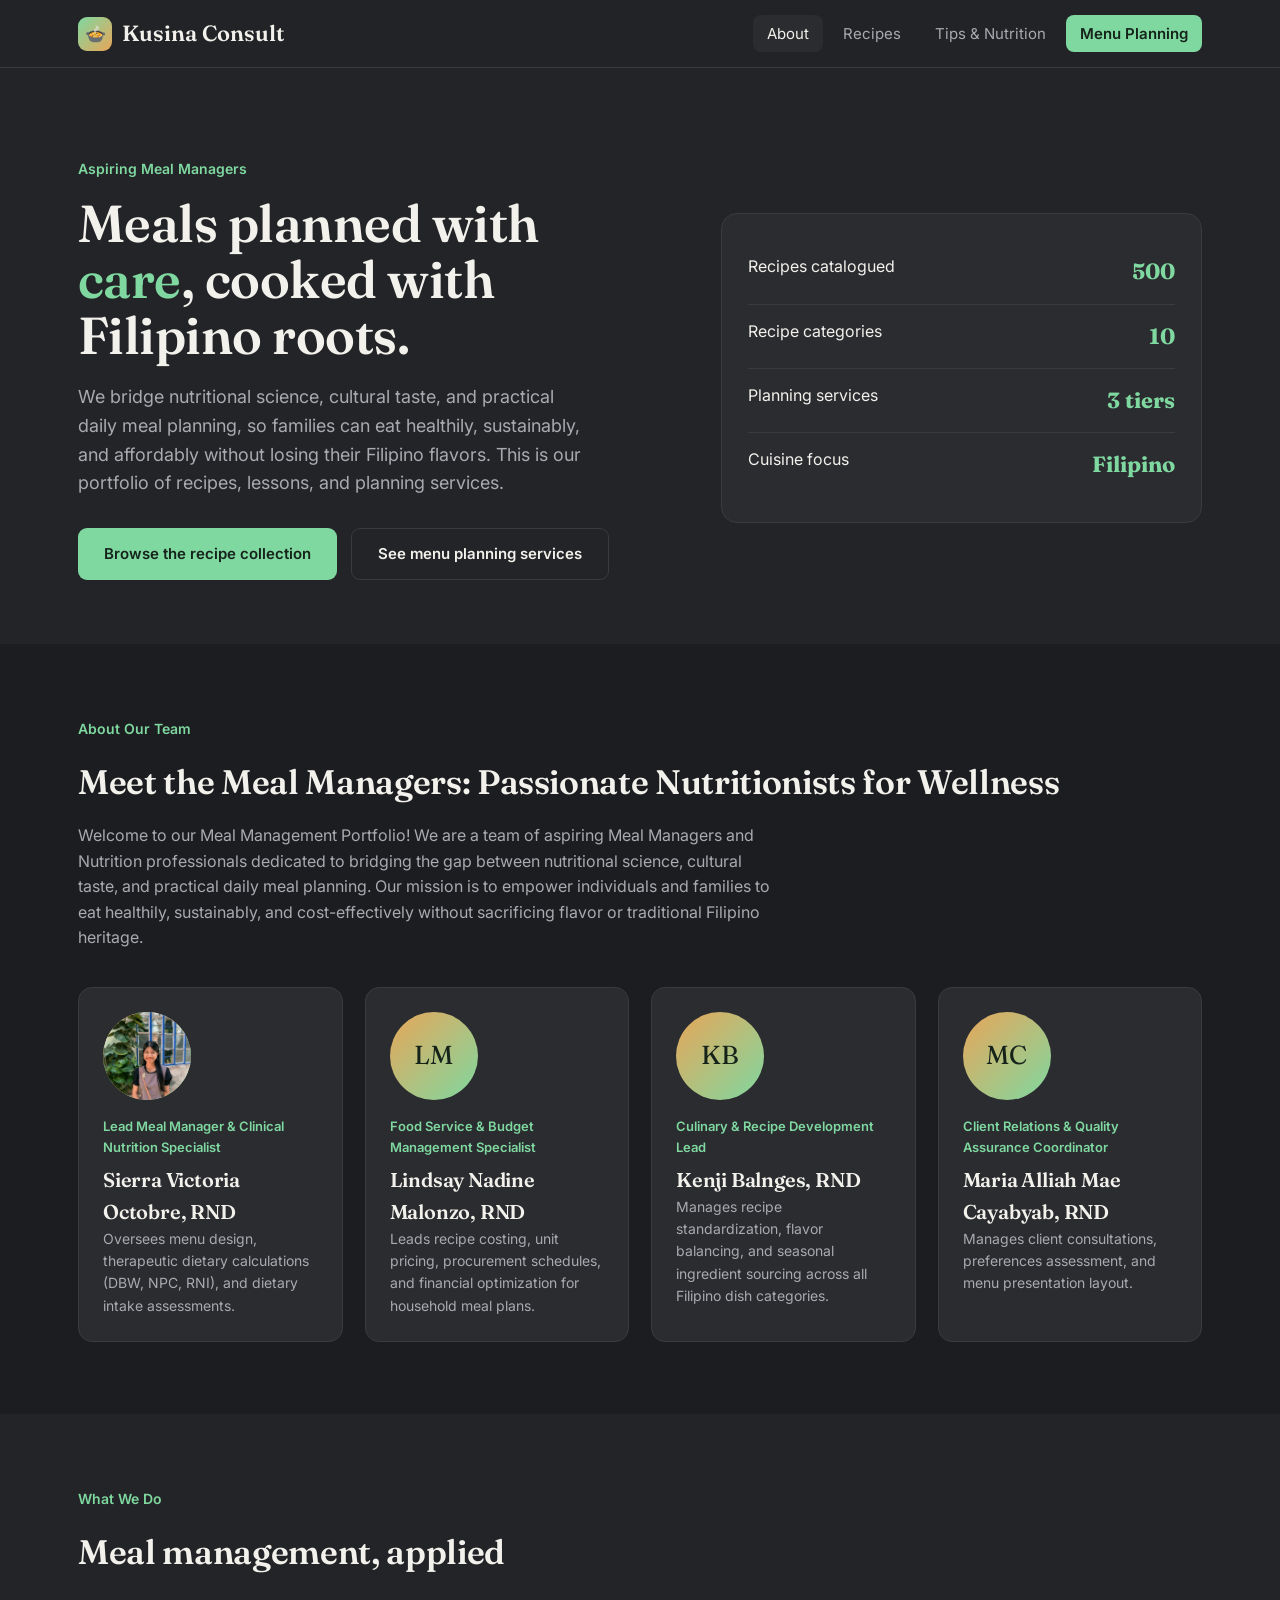
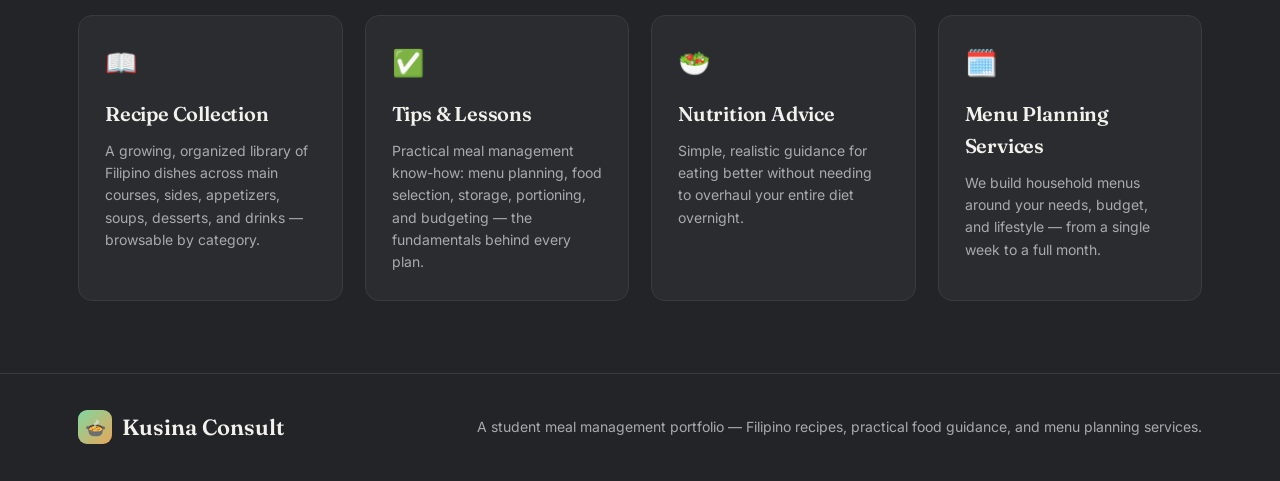
==== index.html @ 0970bfb7 "Meal manager portfolio" ====
<!doctype html>
<html lang="en">
  <head>
    <meta charset="UTF-8" />
    <meta name="viewport" content="width=device-width, initial-scale=1.0" />
    <title>Kusina Consult — Meal Management Services</title>
    <link rel="stylesheet" href="assets/style.css" />
  </head>
  <body>
    <nav class="site-nav">
      <div class="nav-bar">
        <span class="brand"><span class="mark">🍲</span> Kusina Consult</span>
        <button class="sidebarOpen">☰</button>
        <ul class="nav-links">
          <button class="sidebarClose">✕</button>
          <li><a href="index.html" class="active">About</a></li>
          <li><a href="recipes.html">Recipes</a></li>
          <li><a href="tips.html">Tips & Nutrition</a></li>
          <li><a href="services.html" class="cta">Menu Planning</a></li>
        </ul>
      </div>
    </nav>

    <section class="hero">
      <div class="wrap hero-grid">
        <div>
          <span class="eyebrow">Aspiring Meal Managers</span>
          <h1>
            Meals planned with <span>care</span>, cooked with Filipino roots.
          </h1>
          <p class="lede">
            We bridge nutritional science, cultural taste, and practical daily
            meal planning, so families can eat healthily, sustainably, and
            affordably without losing their Filipino flavors. This is our
            portfolio of recipes, lessons, and planning services.
          </p>
          <div class="hero-actions">
            <a href="recipes.html" class="btn btn-primary"
              >Browse the recipe collection</a
            >
            <a href="services.html" class="btn btn-outline"
              >See menu planning services</a
            >
          </div>
        </div>
        <div class="hero-card">
          <div class="stat"><span>Recipes catalogued</span><b>500</b></div>
          <div class="stat"><span>Recipe categories</span><b>10</b></div>
          <div class="stat"><span>Planning services</span><b>3 tiers</b></div>
          <div class="stat"><span>Cuisine focus</span><b>Filipino</b></div>
        </div>
      </div>
    </section>

    <section class="section-alt" id="team">
      <div class="wrap">
        <span class="eyebrow">About Our Team</span>
        <h2>Meet the Meal Managers: Passionate Nutritionists for Wellness</h2>
        <p style="max-width: 70ch">
          Welcome to our Meal Management Portfolio! We are a team of aspiring
          Meal Managers and Nutrition professionals dedicated to bridging the
          gap between nutritional science, cultural taste, and practical daily
          meal planning. Our mission is to empower individuals and families to
          eat healthily, sustainably, and cost-effectively without sacrificing
          flavor or traditional Filipino heritage.
        </p>
        <div class="team-grid">
          <div class="team-card">
            <div class="team-avatar">SO<img data-photo="assets/images/team/sierra" alt="Sierra Victoria Octobre" /></div>
            <div class="team-role">
              Lead Meal Manager & Clinical Nutrition Specialist
            </div>
            <h3>Sierra Victoria Octobre, RND</h3>
            <p>
              Oversees menu design, therapeutic dietary calculations (DBW, NPC,
              RNI), and dietary intake assessments.
            </p>
          </div>
          <div class="team-card">
            <div class="team-avatar">LM<img data-photo="assets/images/team/lindsay" alt="Lindsay Nadine Malonzo" /></div>
            <div class="team-role">
              Food Service & Budget Management Specialist
            </div>
            <h3>Lindsay Nadine Malonzo, RND</h3>
            <p>
              Leads recipe costing, unit pricing, procurement schedules, and
              financial optimization for household meal plans.
            </p>
          </div>
          <div class="team-card">
            <div class="team-avatar">KB<img data-photo="assets/images/team/kenji" alt="Kenji Balnges" /></div>
            <div class="team-role">Culinary & Recipe Development Lead</div>
            <h3>Kenji Balnges, RND</h3>
            <p>
              Manages recipe standardization, flavor balancing, and seasonal
              ingredient sourcing across all Filipino dish categories.
            </p>
          </div>
          <div class="team-card">
            <div class="team-avatar">MC<img data-photo="assets/images/team/maria" alt="Maria Alliah Mae Cayabyab" /></div>
            <div class="team-role">
              Client Relations & Quality Assurance Coordinator
            </div>
            <h3>Maria Alliah Mae Cayabyab, RND</h3>
            <p>
              Manages client consultations, preferences assessment, and menu
              presentation layout.
            </p>
          </div>
        </div>
      </div>
    </section>

    <section>
      <div class="wrap">
        <span class="eyebrow">What We Do</span>
        <h2>Meal management, applied</h2>
        <div class="grid-3">
          <div class="info-card">
            <span class="icon">📖</span>
            <h3>Recipe Collection</h3>
            <p>
              A growing, organized library of Filipino dishes across main
              courses, sides, appetizers, soups, desserts, and drinks —
              browsable by category.
            </p>
          </div>
          <div class="info-card">
            <span class="icon">✅</span>
            <h3>Tips & Lessons</h3>
            <p>
              Practical meal management know-how: menu planning, food selection,
              storage, portioning, and budgeting — the fundamentals behind every
              plan.
            </p>
          </div>
          <div class="info-card">
            <span class="icon">🥗</span>
            <h3>Nutrition Advice</h3>
            <p>
              Simple, realistic guidance for eating better without needing to
              overhaul your entire diet overnight.
            </p>
          </div>
          <div class="info-card">
            <span class="icon">🗓️</span>
            <h3>Menu Planning Services</h3>
            <p>
              We build household menus around your needs, budget, and lifestyle
              — from a single week to a full month.
            </p>
          </div>
        </div>
      </div>
    </section>

    <footer>
      <div class="wrap footer-inner">
        <span class="brand"><span class="mark">🍲</span> Kusina Consult</span>
        <p>
          A student meal management portfolio — Filipino recipes, practical food
          guidance, and menu planning services.
        </p>
      </div>
    </footer>

    <script src="assets/script.js"></script>
  </body>
</html>
---- assets/style.css ----
@import url('https://fonts.googleapis.com/css2?family=Fraunces:opsz,wght@9..144,500;9..144,600&family=Inter:wght@400;500;600;700&display=swap');

* { margin:0; padding:0; box-sizing:border-box; }

:root{
  --bg:#232427;
  --panel:#2b2c30;
  --panel-alt:#1c1d20;
  --accent:#7fd8a0;      /* herb green */
  --accent-warm:#e8a659; /* toasted-annatto orange */
  --text:#f2f1ec;
  --text-dim:#a9aab0;
  --border:#3a3b3f;
  --serif: 'Fraunces', serif;
  --sans: 'Inter', sans-serif;
}

body{
  font-family: var(--sans);
  background:var(--bg);
  color:var(--text);
  line-height:1.6;
}

a{ color:inherit; text-decoration:none; }
img{ max-width:100%; display:block; }
ul{ list-style:none; }

.wrap{ max-width:1180px; margin:0 auto; padding:0 28px; }

/* ---------- NAV ---------- */
nav.site-nav{
  position:sticky; top:0; z-index:50;
  background:rgba(35,36,39,0.92);
  backdrop-filter:blur(6px);
  border-bottom:1px solid var(--border);
}
.nav-bar{
  max-width:1180px; margin:0 auto; padding:16px 28px;
  display:flex; align-items:center; justify-content:space-between;
}
.brand{ display:flex; align-items:center; gap:10px; font-family:var(--serif); font-size:22px; font-weight:600; }
.brand .mark{ width:34px; height:34px; border-radius:9px; background:linear-gradient(135deg,var(--accent),var(--accent-warm)); display:flex; align-items:center; justify-content:center; font-size:17px; }
.nav-links{ display:flex; gap:6px; align-items:center; }
.nav-links a{
  font-size:15px; color:var(--text-dim); padding:9px 14px; border-radius:8px;
}
.nav-links a:hover, .nav-links a.active{ color:var(--text); background:var(--panel); }
.nav-links a.cta{ background:var(--accent); color:#16231b; font-weight:600; }
.nav-links a.cta:hover{ background:#93e2ae; color:#16231b; }
.sidebarOpen, .sidebarClose{ display:none; font-size:24px; cursor:pointer; background:none; border:none; color:var(--text); }

@media (max-width:860px){
  .nav-links{
    position:fixed; top:0; right:-100%; height:100%; width:280px;
    background:var(--panel-alt); flex-direction:column; align-items:flex-start;
    padding:80px 24px 24px; gap:4px; transition:right .35s ease; border-left:1px solid var(--border);
  }
  .nav-links.open{ right:0; }
  .nav-links a{ width:100%; padding:14px 10px; }
  .sidebarOpen{ display:block; }
  .sidebarClose{ display:block; position:absolute; top:24px; right:24px; }
}

/* ---------- HERO / GENERIC SECTIONS ---------- */
.eyebrow{ color:var(--accent); font-size:14px; font-weight:600; margin-bottom:14px; display:inline-block; }
h1,h2,h3{ font-family:var(--serif); font-weight:600; letter-spacing:-0.01em; }
h1{ font-size:52px; line-height:1.08; }
h2{ font-size:34px; margin-bottom:14px; }
h3{ font-size:20px; }
p{ color:var(--text-dim); }

section{ padding:72px 0; }
.section-alt{ background:var(--panel-alt); }

.btn{
  display:inline-flex; align-items:center; gap:8px; padding:13px 26px; border-radius:9px;
  font-weight:600; font-size:15px; border:none; cursor:pointer;
}
.btn-primary{ background:var(--accent); color:#16231b; }
.btn-primary:hover{ background:#93e2ae; }
.btn-outline{ background:transparent; color:var(--text); border:1px solid var(--border); }
.btn-outline:hover{ border-color:var(--accent); color:var(--accent); }

/* ---------- HERO ---------- */
.hero{ padding:88px 0 64px; }
.hero-grid{ display:grid; grid-template-columns:1.1fr 0.9fr; gap:56px; align-items:center; }
.hero h1 span{ color:var(--accent); }
.hero p.lede{ font-size:18px; max-width:46ch; margin:20px 0 30px; }
.hero-actions{ display:flex; gap:14px; }
.hero-card{
  background:var(--panel); border:1px solid var(--border); border-radius:16px; padding:26px;
}
.hero-card .stat{ display:flex; justify-content:space-between; padding:14px 0; border-bottom:1px solid var(--border); }
.hero-card .stat:last-child{ border-bottom:none; }
.hero-card .stat b{ font-family:var(--serif); font-size:22px; color:var(--accent); }

@media (max-width:860px){ .hero-grid{ grid-template-columns:1fr; } h1{ font-size:38px; } }

/* ---------- TEAM ---------- */
.team-grid{ display:grid; grid-template-columns:repeat(auto-fit,minmax(220px,1fr)); gap:22px; margin-top:36px; }
.team-card{ background:var(--panel); border:1px solid var(--border); border-radius:14px; padding:24px; }
.team-avatar{
  width:56px; height:56px; border-radius:50%; background:linear-gradient(135deg,var(--accent-warm),var(--accent));
  display:flex; align-items:center; justify-content:center; font-family:var(--serif); font-size:26px; color:#16231b; margin-bottom:16px;
}
.team-avatar{ width:88px; height:88px; position:relative; overflow:hidden; }
.team-avatar img{ position:absolute; inset:0; width:100%; height:100%; object-fit:cover; }
.team-role{ color:var(--accent); font-size:13px; font-weight:600; margin-bottom:6px; }
.team-card p{ font-size:14px; }

/* ---------- CARD GRIDS (services / tips) ---------- */
.grid-3{ display:grid; grid-template-columns:repeat(auto-fit,minmax(250px,1fr)); gap:22px; margin-top:36px; }
.info-card{ background:var(--panel); border:1px solid var(--border); border-radius:14px; padding:26px; }
.info-card .icon{ font-size:26px; margin-bottom:14px; display:block; }
.info-card h3{ margin-bottom:10px; }
.info-card p{ font-size:14px; }
.info-card ul{ margin-top:10px; font-size:14px; color:var(--text-dim); }
.info-card ul li{ padding:4px 0; padding-left:18px; position:relative; }
.info-card ul li::before{ content:"–"; position:absolute; left:0; color:var(--accent); }

/* ---------- RECIPE BROWSER ---------- */
.recipe-toolbar{ display:flex; flex-wrap:wrap; gap:10px; align-items:center; justify-content:space-between; margin-bottom:8px; }
.tab-group{ display:flex; flex-wrap:wrap; gap:8px; }
.tab-btn{
  background:var(--panel); border:1px solid var(--border); color:var(--text-dim);
  padding:9px 16px; border-radius:999px; font-size:14px; cursor:pointer;
}
.tab-btn.active{ background:var(--accent); border-color:var(--accent); color:#16231b; font-weight:600; }
.search-box{
  background:var(--panel); border:1px solid var(--border); border-radius:9px; color:var(--text);
  padding:10px 14px; font-size:14px; min-width:220px;
}
.search-box:focus{ outline:2px solid var(--accent); }
.results-count{ font-size:13px; color:var(--text-dim); margin:14px 0 22px; }

.recipe-grid{ display:grid; grid-template-columns:repeat(auto-fill,minmax(240px,1fr)); gap:18px; }
.recipe-card{
  background:var(--panel); border:1px solid var(--border); border-radius:14px; padding:0; overflow:hidden;
  cursor:pointer; transition:border-color .2s ease, transform .2s ease;
}
.recipe-card:hover{ border-color:var(--accent); transform:translateY(-2px); }
.recipe-card .tag{ color:var(--accent-warm); font-size:12px; font-weight:600; }
.recipe-card h3{ margin:8px 0 6px; font-size:18px; }
.recipe-card .meta{ font-size:13px; color:var(--text-dim); }
.no-results{ color:var(--text-dim); padding:40px 0; text-align:center; }

/* modal */
.modal-overlay{
  display:none; position:fixed; inset:0; background:rgba(15,16,18,0.7);
  align-items:center; justify-content:center; z-index:200; padding:20px;
}
.modal-overlay.open{ display:flex; }
.modal{
  background:var(--panel); border:1px solid var(--border); border-radius:16px;
  max-width:560px; width:100%; max-height:85vh; overflow-y:auto; padding:32px; position:relative;
}
.modal-close{ position:absolute; top:12px; right:12px; z-index:2; width:36px; height:36px; border-radius:50%; background:rgba(15,16,18,0.7); border:1px solid var(--border); color:var(--text); font-size:22px; line-height:1; cursor:pointer; }
.modal-close:hover{ border-color:var(--accent); color:var(--accent); }
.modal h2{ font-size:26px; margin-bottom:4px; }
.modal .meta{ font-size:14px; color:var(--text-dim); margin-bottom:18px; }
.modal h4{ color:var(--accent); font-size:14px; text-transform:uppercase; letter-spacing:0.04em; margin:20px 0 8px; font-family:var(--sans); }
.modal ul{ font-size:15px; }
.modal ul li{ padding:5px 0; padding-left:18px; position:relative; }
.modal ul li::before{ content:"•"; position:absolute; left:0; color:var(--accent); }
.modal ol{ font-size:15px; padding-left:20px; }
.modal ol li{ padding:6px 0; }

/* ---------- SERVICES FORM ---------- */
.services-grid{ display:grid; grid-template-columns:1fr 1fr; gap:48px; align-items:start; }
.plan-list{ display:flex; flex-direction:column; gap:16px; margin-top:26px; }
.plan{ background:var(--panel); border:1px solid var(--border); border-radius:14px; padding:22px; }
.plan h3{ display:flex; justify-content:space-between; align-items:baseline; }
.plan .price{ color:var(--accent); font-family:var(--serif); font-size:20px; }
.plan p{ font-size:14px; margin-top:8px; }

.intake-form{ background:var(--panel); border:1px solid var(--border); border-radius:16px; padding:28px; }
.intake-form label{ display:block; font-size:13px; color:var(--text-dim); margin:14px 0 6px; }
.intake-form input, .intake-form select, .intake-form textarea{
  width:100%; background:var(--panel-alt); border:1px solid var(--border); border-radius:8px;
  color:var(--text); padding:11px 13px; font-size:14px; font-family:var(--sans);
}
.intake-form textarea{ min-height:90px; resize:vertical; }
.intake-form .row2{ display:grid; grid-template-columns:1fr 1fr; gap:14px; }
.form-note{ font-size:13px; color:var(--text-dim); margin-top:16px; }

@media (max-width:860px){ .services-grid{ grid-template-columns:1fr; } }

/* ---------- FOOTER ---------- */
footer{ border-top:1px solid var(--border); padding:36px 0; }
.footer-inner{ display:flex; flex-wrap:wrap; gap:16px; justify-content:space-between; align-items:center; }
footer p{ font-size:14px; }

/* ---------- PAGE HEADER (inner pages) ---------- */
.page-header{ padding:56px 0 24px; }
.page-header p{ max-width:56ch; margin-top:10px; }

/* ---------- LESSON BLOCKS (tips & nutrition) ---------- */
.lesson{ display:grid; grid-template-columns:260px 1fr; gap:40px; padding:36px 0; border-top:1px solid var(--border); }
.lesson:first-of-type{ border-top:none; }
.lesson h3{ font-size:22px; }
.lesson .lesson-icon{ font-size:26px; display:block; margin-bottom:10px; }
.lesson ul{ margin-bottom:16px; }
.lesson ul li{ padding:6px 0 6px 20px; position:relative; color:var(--text); font-size:15px; }
.lesson ul li::before{ content:""; position:absolute; left:0; top:15px; width:7px; height:7px; border-radius:50%; background:var(--accent); }
.lesson p{ font-size:15px; margin-bottom:12px; }
.example{ background:var(--panel); border-left:3px solid var(--accent-warm); border-radius:0 10px 10px 0; padding:14px 18px; font-size:14px; color:var(--text-dim); }
.example b{ color:var(--accent-warm); }
@media (max-width:860px){ .lesson{ grid-template-columns:1fr; gap:14px; } }

.plate-wrap{ display:flex; gap:32px; align-items:center; flex-wrap:wrap; margin-top:18px; }
.plate-legend li{ padding:5px 0 5px 26px; position:relative; font-size:14px; color:var(--text); }
.plate-legend li i{ position:absolute; left:0; top:9px; width:14px; height:14px; border-radius:4px; }

.other-grid{ display:grid; grid-template-columns:repeat(auto-fit,minmax(260px,1fr)); gap:18px; margin-top:24px; }
.other-grid .info-card h3{ font-size:17px; }

.service-feature{ background:var(--panel); border:1px solid var(--border); border-radius:16px; padding:30px; margin-top:26px; }
.service-feature .best-for{ color:var(--accent); font-size:14px; font-weight:600; margin:8px 0 18px; }
.service-feature h4{ font-family:var(--sans); font-size:14px; color:var(--accent-warm); margin-bottom:8px; }
.service-feature ul li{ padding:6px 0 6px 20px; position:relative; font-size:15px; color:var(--text); }
.service-feature ul li::before{ content:""; position:absolute; left:0; top:15px; width:7px; height:7px; border-radius:50%; background:var(--accent); }

/* ---------- RECIPE BROWSER (v2) ---------- */
.tab-count{ font-size:12px; opacity:.7; margin-left:4px; }
.tab-btn.active .tab-count{ opacity:.8; }
button.recipe-card{ text-align:left; font:inherit; color:inherit; width:100%; }
.recipe-card .sub{ font-size:13px; color:var(--text-dim); margin-bottom:8px; }
.recipe-card .desc{ font-size:13px; margin:6px 0 10px; display:-webkit-box; -webkit-line-clamp:3; -webkit-box-orient:vertical; overflow:hidden; }
.recipe-card .meta{ margin-top:auto; }
.recipe-card{ display:flex; flex-direction:column; }
.recipe-card:focus-visible, .tab-btn:focus-visible, .modal-close:focus-visible{ outline:2px solid var(--accent); outline-offset:2px; }
.more-wrap{ text-align:center; margin-top:28px; }
.modal .sub{ color:var(--text-dim); font-size:14px; margin-bottom:6px; }
.modal-desc{ font-size:14px; margin-bottom:6px; }
.modal .ing-head{ color:var(--accent-warm); font-weight:600; font-size:14px; padding-left:0; margin-top:8px; }
.modal .ing-head::before{ content:none; }
.modal .note{ margin-top:22px; padding:14px 16px; border-left:3px solid var(--accent-warm); background:var(--panel-alt); border-radius:0 10px 10px 0; font-size:14px; color:var(--text-dim); }
.modal .note b{ color:var(--accent-warm); }
.references{ margin-top:48px; padding-top:24px; border-top:1px solid var(--border); }
.references h3{ font-size:18px; margin-bottom:10px; }
.references p{ font-size:14px; margin-bottom:8px; }
.references a{ color:var(--accent); text-decoration:underline; }

/* ---------- RECIPE PHOTOS ---------- */
.thumb{ background:var(--panel-alt); overflow:hidden; }
.thumb img{ width:100%; height:100%; object-fit:cover; display:block; }
.thumb.placeholder{
  display:flex; align-items:center; justify-content:center; font-size:44px;
  background:linear-gradient(135deg, rgba(127,216,160,.16), rgba(232,166,89,.16)), var(--panel-alt);
}
.card-thumb{ aspect-ratio:4/3; width:100%; flex-shrink:0; border-bottom:1px solid var(--border); }
.card-body{ display:flex; flex-direction:column; flex:1; padding:16px 20px 20px; }
.card-body h3{ margin-top:0; }
.recipe-card:hover .card-thumb img{ transform:scale(1.04); }
.card-thumb img{ transition:transform .3s ease; }

.modal-thumb{ aspect-ratio:16/9; margin:-32px -32px 22px; width:calc(100% + 64px); }
.modal-thumb.placeholder{ font-size:64px; }
@media (max-width:480px){
  .modal{ padding:22px; }
  .modal-thumb{ margin:-22px -22px 18px; width:calc(100% + 44px); }
}

.team-avatar img:not([src]){ display:none; }
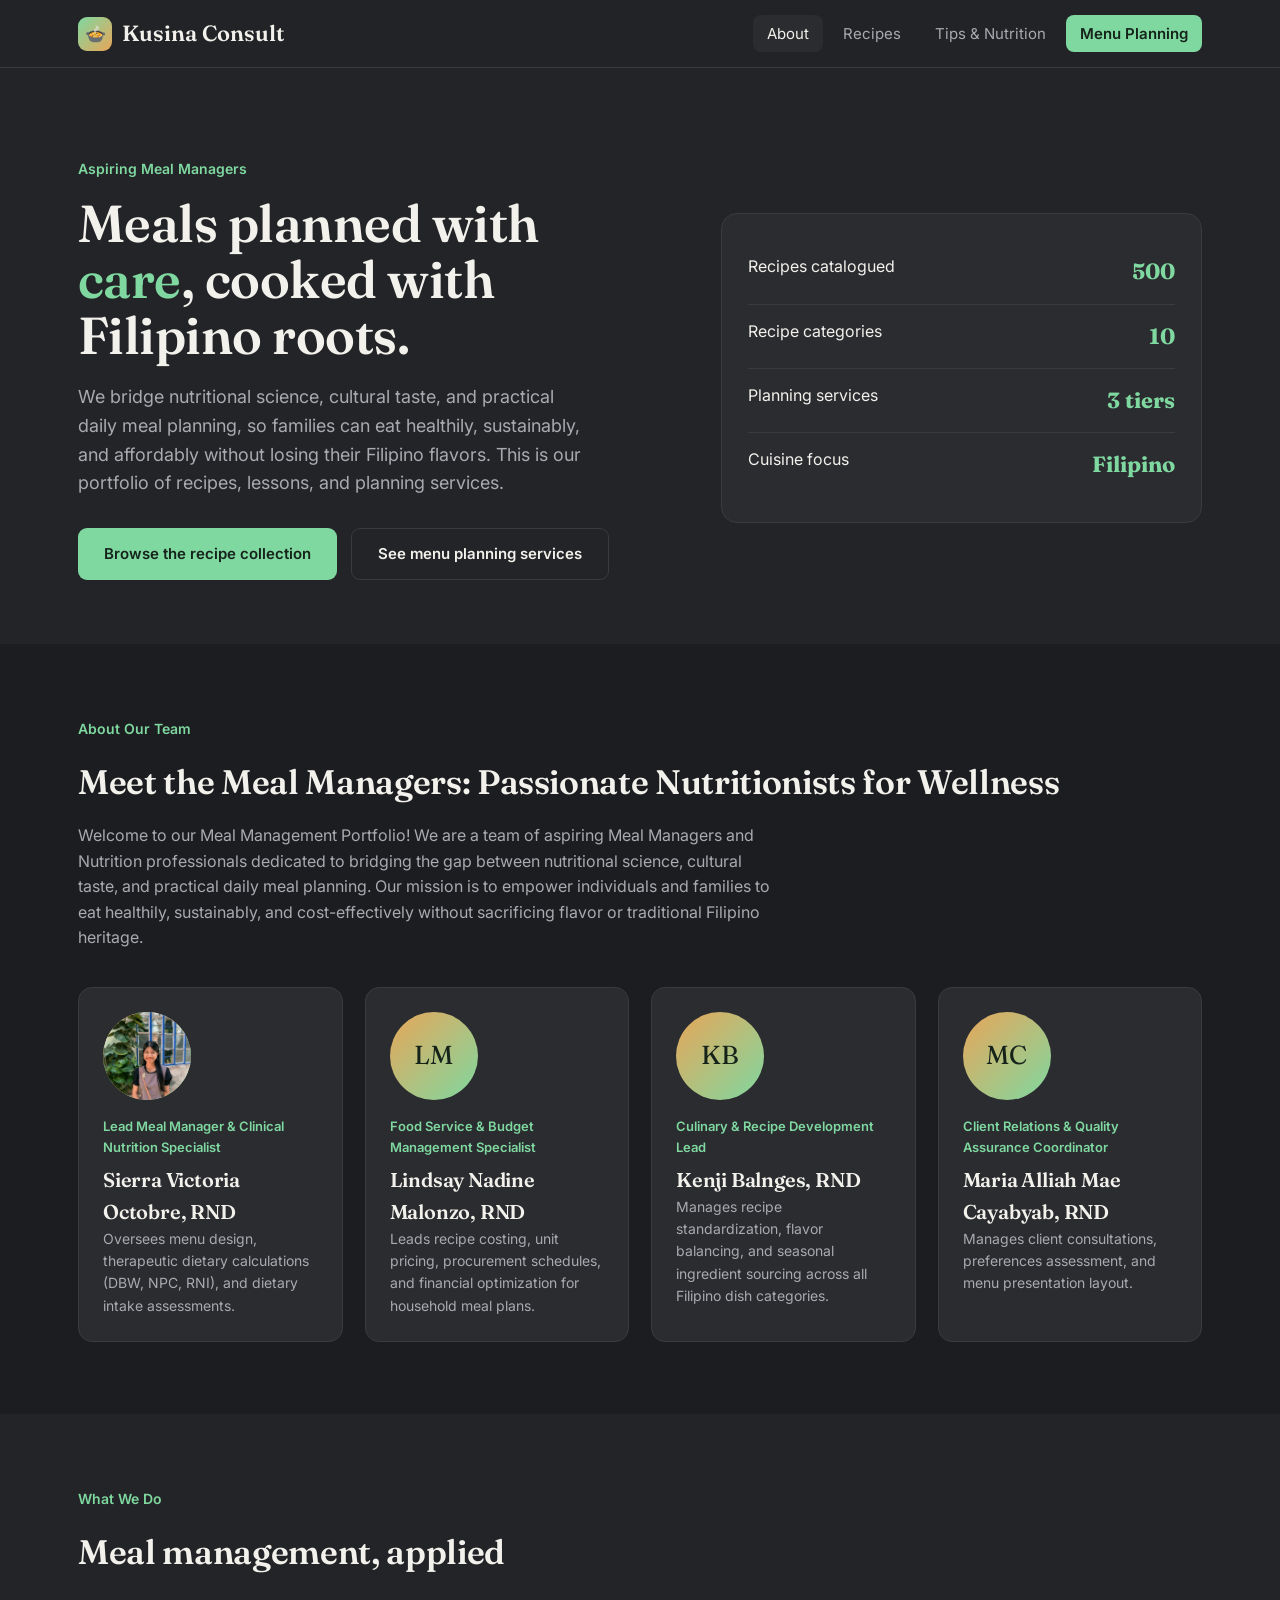
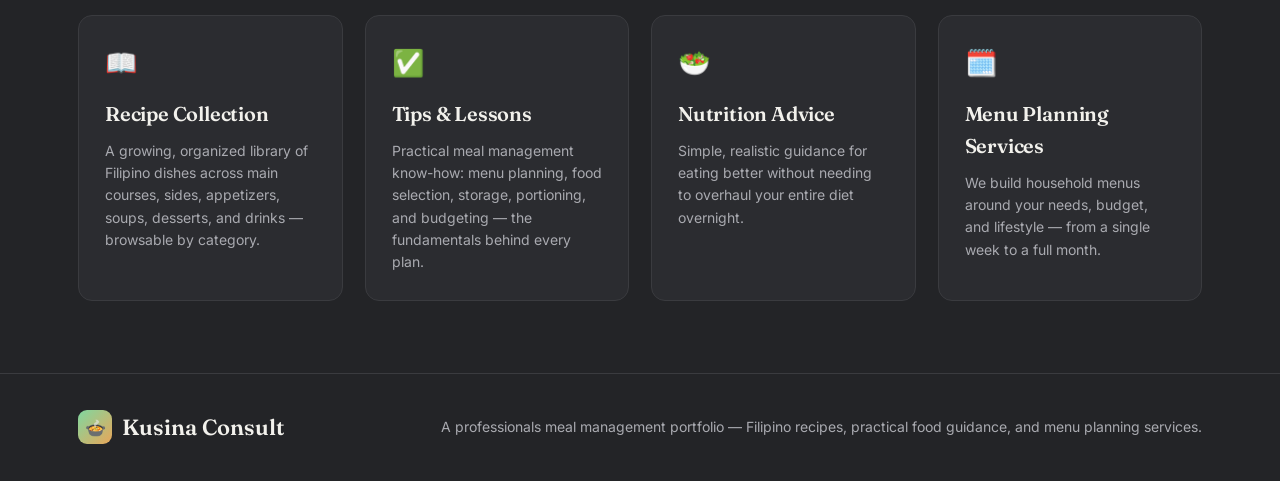
==== commit d86e080e: "Add more photos" ====
--- a/index.html
+++ b/index.html
@@ -66,7 +66,12 @@
         </p>
         <div class="team-grid">
           <div class="team-card">
-            <div class="team-avatar">SO<img data-photo="assets/images/team/sierra" alt="Sierra Victoria Octobre" /></div>
+            <div class="team-avatar">
+              SO<img
+                data-photo="assets/images/team/sierra"
+                alt="Sierra Victoria Octobre"
+              />
+            </div>
             <div class="team-role">
               Lead Meal Manager & Clinical Nutrition Specialist
             </div>
@@ -77,7 +82,12 @@
             </p>
           </div>
           <div class="team-card">
-            <div class="team-avatar">LM<img data-photo="assets/images/team/lindsay" alt="Lindsay Nadine Malonzo" /></div>
+            <div class="team-avatar">
+              LM<img
+                data-photo="assets/images/team/lindsay"
+                alt="Lindsay Nadine Malonzo"
+              />
+            </div>
             <div class="team-role">
               Food Service & Budget Management Specialist
             </div>
@@ -88,7 +98,12 @@
             </p>
           </div>
           <div class="team-card">
-            <div class="team-avatar">KB<img data-photo="assets/images/team/kenji" alt="Kenji Balnges" /></div>
+            <div class="team-avatar">
+              KB<img
+                data-photo="assets/images/team/kenji"
+                alt="Kenji Balnges"
+              />
+            </div>
             <div class="team-role">Culinary & Recipe Development Lead</div>
             <h3>Kenji Balnges, RND</h3>
             <p>
@@ -97,7 +112,12 @@
             </p>
           </div>
           <div class="team-card">
-            <div class="team-avatar">MC<img data-photo="assets/images/team/maria" alt="Maria Alliah Mae Cayabyab" /></div>
+            <div class="team-avatar">
+              MC<img
+                data-photo="assets/images/team/maria"
+                alt="Maria Alliah Mae Cayabyab"
+              />
+            </div>
             <div class="team-role">
               Client Relations & Quality Assurance Coordinator
             </div>
@@ -158,8 +178,8 @@
       <div class="wrap footer-inner">
         <span class="brand"><span class="mark">🍲</span> Kusina Consult</span>
         <p>
-          A student meal management portfolio — Filipino recipes, practical food
-          guidance, and menu planning services.
+          A professionals meal management portfolio — Filipino recipes,
+          practical food guidance, and menu planning services.
         </p>
       </div>
     </footer>
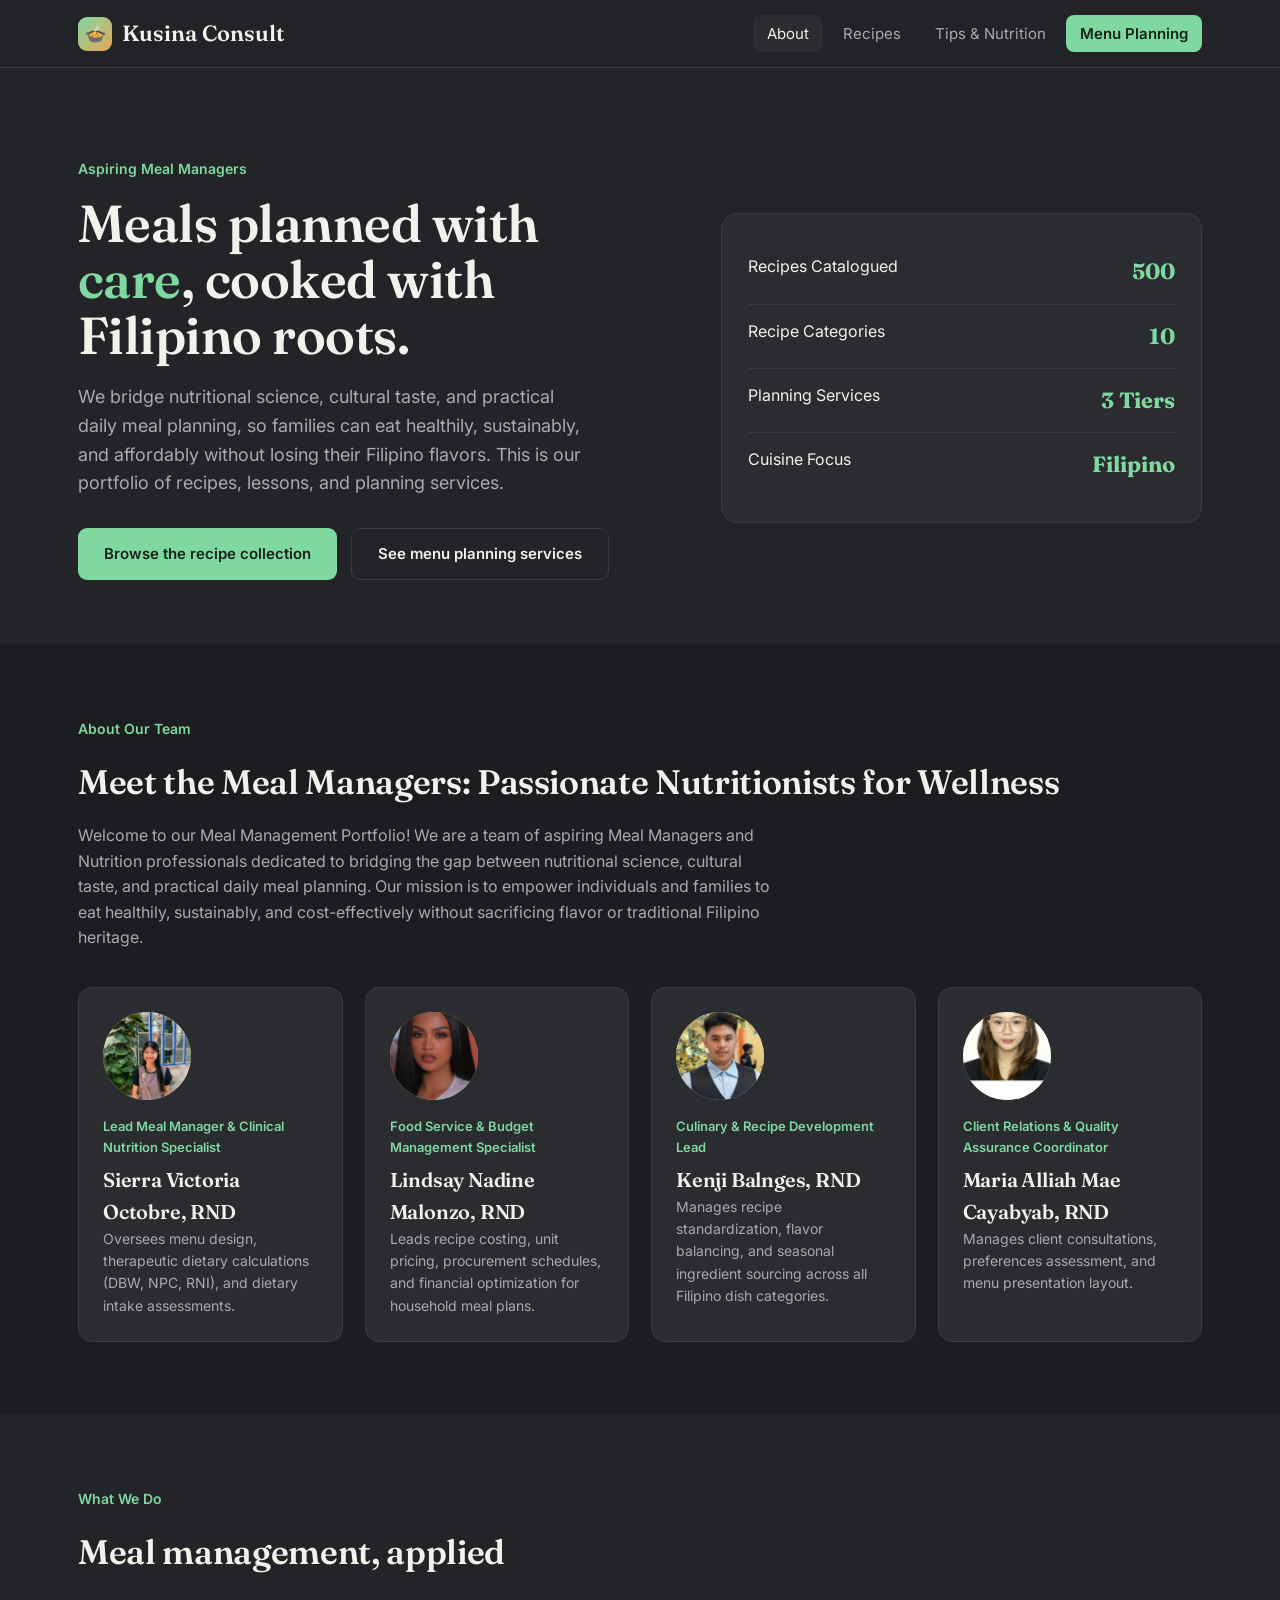
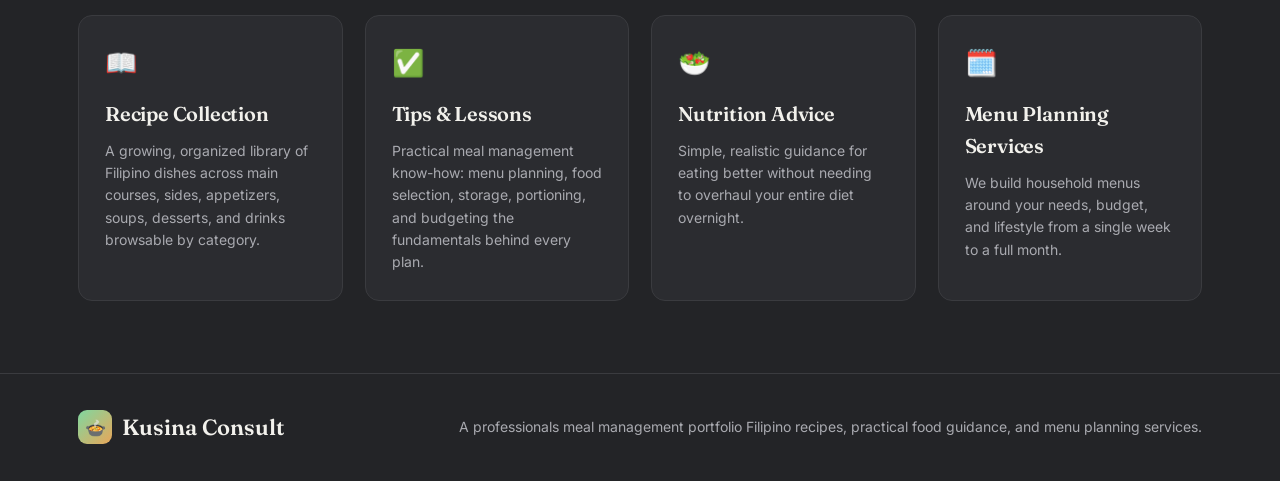
==== commit a4d4031d: "Add more photos" ====
--- a/index.html
+++ b/index.html
@@ -3,7 +3,7 @@
   <head>
     <meta charset="UTF-8" />
     <meta name="viewport" content="width=device-width, initial-scale=1.0" />
-    <title>Kusina Consult — Meal Management Services</title>
+    <title>Kusina Consult Meal Management Services</title>
     <link rel="stylesheet" href="assets/style.css" />
   </head>
   <body>
@@ -44,10 +44,10 @@
           </div>
         </div>
         <div class="hero-card">
-          <div class="stat"><span>Recipes catalogued</span><b>500</b></div>
-          <div class="stat"><span>Recipe categories</span><b>10</b></div>
-          <div class="stat"><span>Planning services</span><b>3 tiers</b></div>
-          <div class="stat"><span>Cuisine focus</span><b>Filipino</b></div>
+          <div class="stat"><span>Recipes Catalogued</span><b>500</b></div>
+          <div class="stat"><span>Recipe Categories</span><b>10</b></div>
+          <div class="stat"><span>Planning Services</span><b>3 Tiers</b></div>
+          <div class="stat"><span>Cuisine Focus</span><b>Filipino</b></div>
         </div>
       </div>
     </section>
@@ -141,8 +141,8 @@
             <h3>Recipe Collection</h3>
             <p>
               A growing, organized library of Filipino dishes across main
-              courses, sides, appetizers, soups, desserts, and drinks —
-              browsable by category.
+              courses, sides, appetizers, soups, desserts, and drinks browsable
+              by category.
             </p>
           </div>
           <div class="info-card">
@@ -150,7 +150,7 @@
             <h3>Tips & Lessons</h3>
             <p>
               Practical meal management know-how: menu planning, food selection,
-              storage, portioning, and budgeting — the fundamentals behind every
+              storage, portioning, and budgeting the fundamentals behind every
               plan.
             </p>
           </div>
@@ -167,7 +167,7 @@
             <h3>Menu Planning Services</h3>
             <p>
               We build household menus around your needs, budget, and lifestyle
-              — from a single week to a full month.
+              from a single week to a full month.
             </p>
           </div>
         </div>
@@ -178,8 +178,8 @@
       <div class="wrap footer-inner">
         <span class="brand"><span class="mark">🍲</span> Kusina Consult</span>
         <p>
-          A professionals meal management portfolio — Filipino recipes,
-          practical food guidance, and menu planning services.
+          A professionals meal management portfolio Filipino recipes, practical
+          food guidance, and menu planning services.
         </p>
       </div>
     </footer>
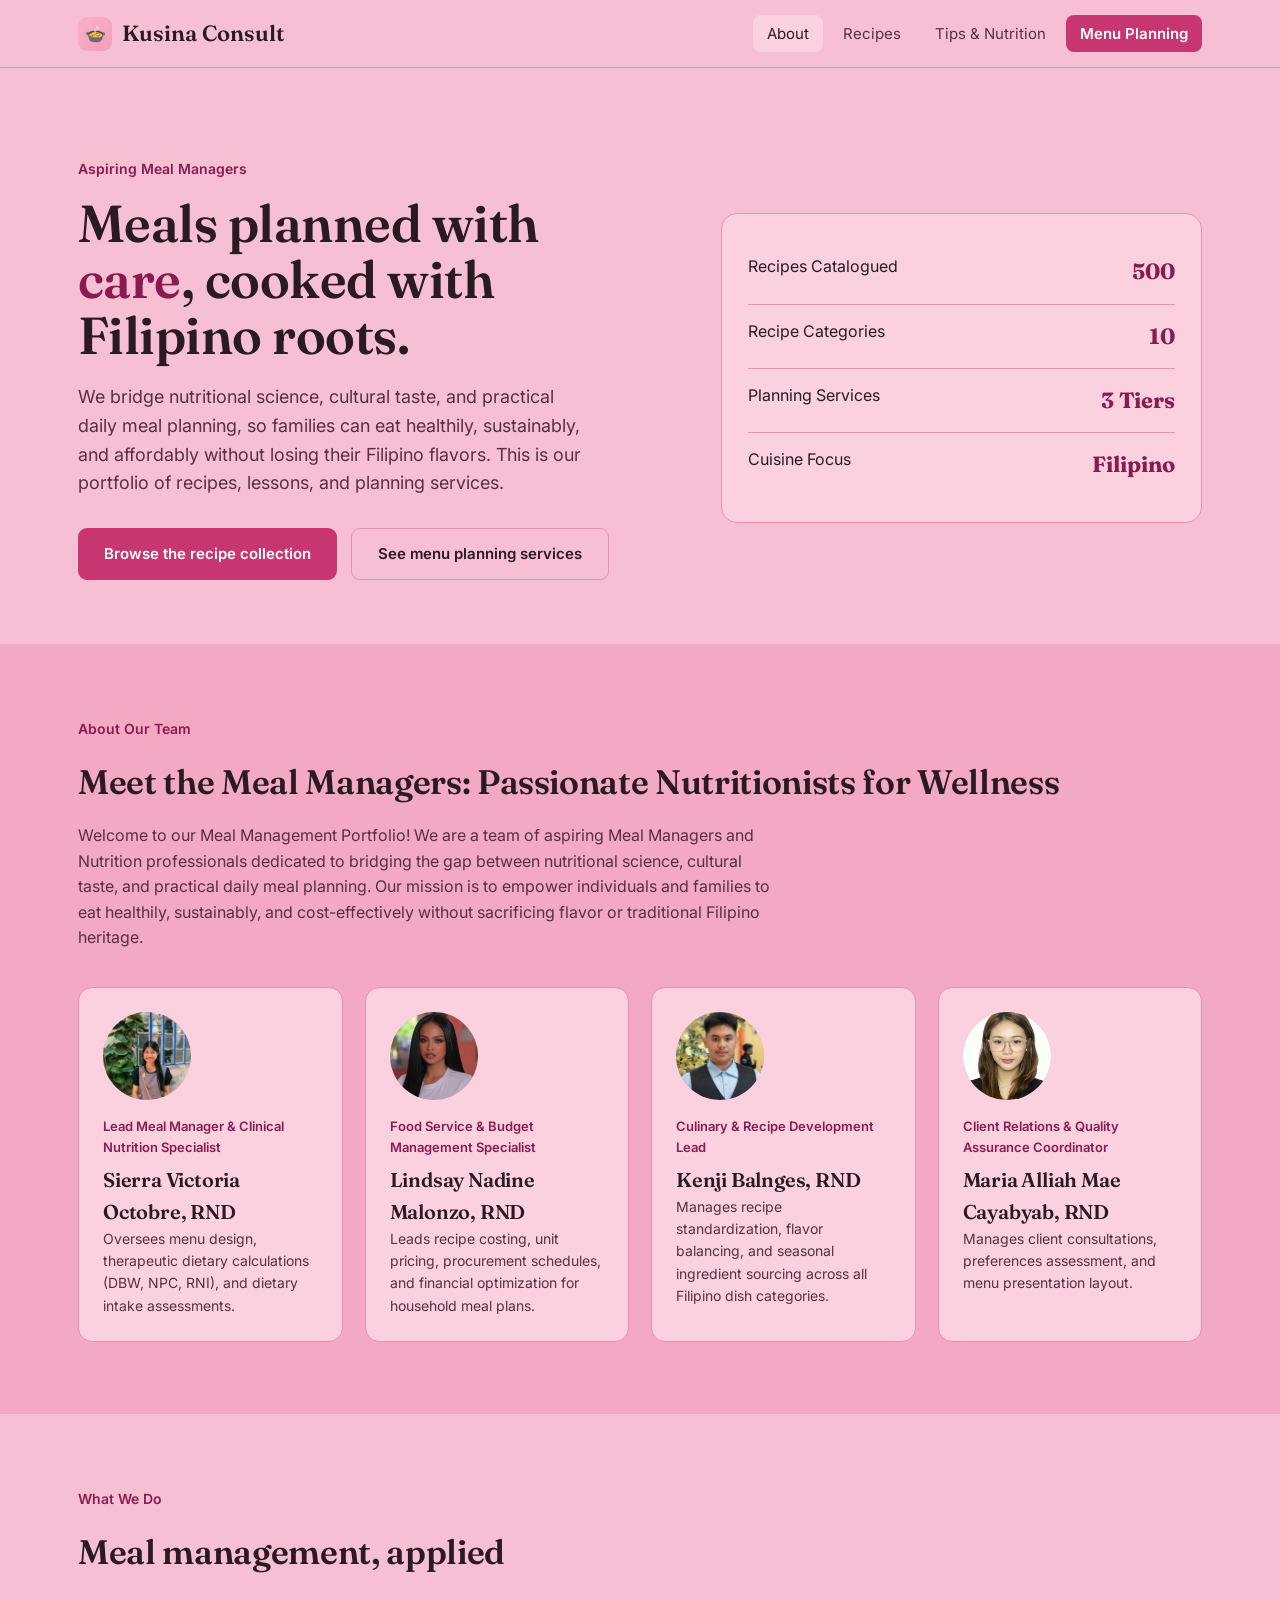
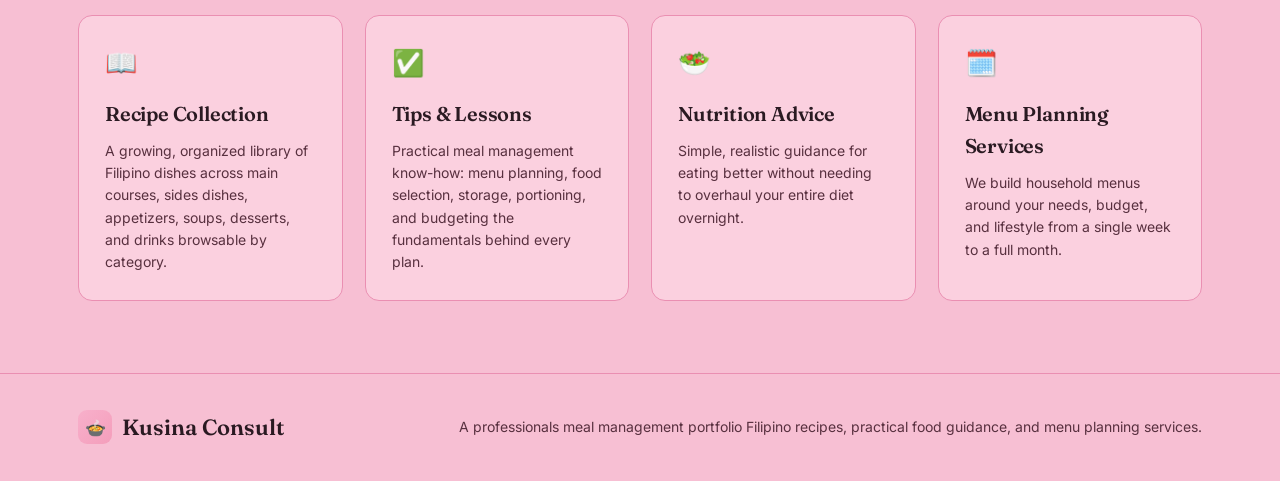
==== commit 839048f0: "Pink and green theme" ====
--- a/index.html
+++ b/index.html
@@ -141,8 +141,8 @@
             <h3>Recipe Collection</h3>
             <p>
               A growing, organized library of Filipino dishes across main
-              courses, sides, appetizers, soups, desserts, and drinks browsable
-              by category.
+              courses, sides dishes, appetizers, soups, desserts, and drinks
+              browsable by category.
             </p>
           </div>
           <div class="info-card">
--- a/assets/style.css
+++ b/assets/style.css
@@ -3,14 +3,23 @@
 * { margin:0; padding:0; box-sizing:border-box; }
 
 :root{
-  --bg:#232427;
-  --panel:#2b2c30;
-  --panel-alt:#1c1d20;
-  --accent:#7fd8a0;      /* herb green */
-  --accent-warm:#e8a659; /* toasted-annatto orange */
-  --text:#f2f1ec;
-  --text-dim:#a9aab0;
-  --border:#3a3b3f;
+  color-scheme: light;
+  --bg:#f7bfd3;            /* pink, sampled from the keyboard */
+  --panel:#fbd0df;         /* key pink */
+  --panel-alt:#f3a8c3;     /* deeper pink for alternate sections */
+  --input-bg:#fff3f8;
+  --accent:#8a1b50;        /* dark pink, for text and links */
+  --accent-fill:#c8366f;   /* dark pink, for buttons */
+  --accent-fill-hover:#a82a5c;
+  --accent-soft:#f8b0cb;   /* light rose, decorative */
+  --accent-warm:#8f1d55;   /* deep raspberry */
+  --pink-soft:#f49ebb;     /* decorative pink */
+  --on-accent:#ffffff;
+  --pink-key:#e15383;      /* the Enter-key pink, for accents */
+  --pink-deep:#ad245c;     /* dark pink for small text */
+  --text:#2a1a22;
+  --text-dim:#58303f;
+  --border:#ea8fb2;
   --serif: 'Fraunces', serif;
   --sans: 'Inter', sans-serif;
 }
@@ -31,7 +40,7 @@
 /* ---------- NAV ---------- */
 nav.site-nav{
   position:sticky; top:0; z-index:50;
-  background:rgba(35,36,39,0.92);
+  background:rgba(247,191,211,0.92);
   backdrop-filter:blur(6px);
   border-bottom:1px solid var(--border);
 }
@@ -40,14 +49,14 @@
   display:flex; align-items:center; justify-content:space-between;
 }
 .brand{ display:flex; align-items:center; gap:10px; font-family:var(--serif); font-size:22px; font-weight:600; }
-.brand .mark{ width:34px; height:34px; border-radius:9px; background:linear-gradient(135deg,var(--accent),var(--accent-warm)); display:flex; align-items:center; justify-content:center; font-size:17px; }
+.brand .mark{ width:34px; height:34px; border-radius:9px; background:linear-gradient(135deg,var(--accent-soft),var(--pink-soft)); display:flex; align-items:center; justify-content:center; font-size:17px; }
 .nav-links{ display:flex; gap:6px; align-items:center; }
 .nav-links a{
   font-size:15px; color:var(--text-dim); padding:9px 14px; border-radius:8px;
 }
 .nav-links a:hover, .nav-links a.active{ color:var(--text); background:var(--panel); }
-.nav-links a.cta{ background:var(--accent); color:#16231b; font-weight:600; }
-.nav-links a.cta:hover{ background:#93e2ae; color:#16231b; }
+.nav-links a.cta{ background:var(--accent-fill); color:var(--on-accent); font-weight:600; }
+.nav-links a.cta:hover{ background:var(--accent-fill-hover); color:var(--on-accent); }
 .sidebarOpen, .sidebarClose{ display:none; font-size:24px; cursor:pointer; background:none; border:none; color:var(--text); }
 
 @media (max-width:860px){
@@ -77,8 +86,8 @@
   display:inline-flex; align-items:center; gap:8px; padding:13px 26px; border-radius:9px;
   font-weight:600; font-size:15px; border:none; cursor:pointer;
 }
-.btn-primary{ background:var(--accent); color:#16231b; }
-.btn-primary:hover{ background:#93e2ae; }
+.btn-primary{ background:var(--accent-fill); color:var(--on-accent); }
+.btn-primary:hover{ background:var(--accent-fill-hover); }
 .btn-outline{ background:transparent; color:var(--text); border:1px solid var(--border); }
 .btn-outline:hover{ border-color:var(--accent); color:var(--accent); }
 
@@ -101,8 +110,8 @@
 .team-grid{ display:grid; grid-template-columns:repeat(auto-fit,minmax(220px,1fr)); gap:22px; margin-top:36px; }
 .team-card{ background:var(--panel); border:1px solid var(--border); border-radius:14px; padding:24px; }
 .team-avatar{
-  width:56px; height:56px; border-radius:50%; background:linear-gradient(135deg,var(--accent-warm),var(--accent));
-  display:flex; align-items:center; justify-content:center; font-family:var(--serif); font-size:26px; color:#16231b; margin-bottom:16px;
+  width:56px; height:56px; border-radius:50%; background:linear-gradient(135deg,var(--pink-soft),var(--accent-soft));
+  display:flex; align-items:center; justify-content:center; font-family:var(--serif); font-size:26px; color:var(--text); margin-bottom:16px;
 }
 .team-avatar{ width:88px; height:88px; position:relative; overflow:hidden; }
 .team-avatar img{ position:absolute; inset:0; width:100%; height:100%; object-fit:cover; }
@@ -126,12 +135,12 @@
   background:var(--panel); border:1px solid var(--border); color:var(--text-dim);
   padding:9px 16px; border-radius:999px; font-size:14px; cursor:pointer;
 }
-.tab-btn.active{ background:var(--accent); border-color:var(--accent); color:#16231b; font-weight:600; }
+.tab-btn.active{ background:var(--accent-fill); border-color:var(--accent-fill); color:var(--on-accent); font-weight:600; }
 .search-box{
-  background:var(--panel); border:1px solid var(--border); border-radius:9px; color:var(--text);
+  background:var(--input-bg); border:1px solid var(--border); border-radius:9px; color:var(--text);
   padding:10px 14px; font-size:14px; min-width:220px;
 }
-.search-box:focus{ outline:2px solid var(--accent); }
+.search-box:focus{ outline:2px solid var(--accent-fill); }
 .results-count{ font-size:13px; color:var(--text-dim); margin:14px 0 22px; }
 
 .recipe-grid{ display:grid; grid-template-columns:repeat(auto-fill,minmax(240px,1fr)); gap:18px; }
@@ -139,15 +148,15 @@
   background:var(--panel); border:1px solid var(--border); border-radius:14px; padding:0; overflow:hidden;
   cursor:pointer; transition:border-color .2s ease, transform .2s ease;
 }
-.recipe-card:hover{ border-color:var(--accent); transform:translateY(-2px); }
+.recipe-card:hover{ border-color:var(--pink-key); transform:translateY(-2px); }
 .recipe-card .tag{ color:var(--accent-warm); font-size:12px; font-weight:600; }
 .recipe-card h3{ margin:8px 0 6px; font-size:18px; }
-.recipe-card .meta{ font-size:13px; color:var(--text-dim); }
+.recipe-card .meta{ font-size:13px; color:var(--pink-deep); font-weight:600; }
 .no-results{ color:var(--text-dim); padding:40px 0; text-align:center; }
 
 /* modal */
 .modal-overlay{
-  display:none; position:fixed; inset:0; background:rgba(15,16,18,0.7);
+  display:none; position:fixed; inset:0; background:rgba(70,25,50,0.55);
   align-items:center; justify-content:center; z-index:200; padding:20px;
 }
 .modal-overlay.open{ display:flex; }
@@ -155,10 +164,10 @@
   background:var(--panel); border:1px solid var(--border); border-radius:16px;
   max-width:560px; width:100%; max-height:85vh; overflow-y:auto; padding:32px; position:relative;
 }
-.modal-close{ position:absolute; top:12px; right:12px; z-index:2; width:36px; height:36px; border-radius:50%; background:rgba(15,16,18,0.7); border:1px solid var(--border); color:var(--text); font-size:22px; line-height:1; cursor:pointer; }
+.modal-close{ position:absolute; top:12px; right:12px; z-index:2; width:36px; height:36px; border-radius:50%; background:var(--panel); border:1px solid var(--border); color:var(--text); font-size:22px; line-height:1; cursor:pointer; }
 .modal-close:hover{ border-color:var(--accent); color:var(--accent); }
 .modal h2{ font-size:26px; margin-bottom:4px; }
-.modal .meta{ font-size:14px; color:var(--text-dim); margin-bottom:18px; }
+.modal .meta{ font-size:14px; color:var(--pink-deep); font-weight:600; margin-bottom:18px; }
 .modal h4{ color:var(--accent); font-size:14px; text-transform:uppercase; letter-spacing:0.04em; margin:20px 0 8px; font-family:var(--sans); }
 .modal ul{ font-size:15px; }
 .modal ul li{ padding:5px 0; padding-left:18px; position:relative; }
@@ -177,7 +186,7 @@
 .intake-form{ background:var(--panel); border:1px solid var(--border); border-radius:16px; padding:28px; }
 .intake-form label{ display:block; font-size:13px; color:var(--text-dim); margin:14px 0 6px; }
 .intake-form input, .intake-form select, .intake-form textarea{
-  width:100%; background:var(--panel-alt); border:1px solid var(--border); border-radius:8px;
+  width:100%; background:var(--input-bg); border:1px solid var(--border); border-radius:8px;
   color:var(--text); padding:11px 13px; font-size:14px; font-family:var(--sans);
 }
 .intake-form textarea{ min-height:90px; resize:vertical; }
@@ -247,7 +256,7 @@
 .thumb img{ width:100%; height:100%; object-fit:cover; display:block; }
 .thumb.placeholder{
   display:flex; align-items:center; justify-content:center; font-size:44px;
-  background:linear-gradient(135deg, rgba(127,216,160,.16), rgba(232,166,89,.16)), var(--panel-alt);
+  background:linear-gradient(135deg, rgba(255,255,255,.35), rgba(244,158,187,.45)), var(--panel-alt);
 }
 .card-thumb{ aspect-ratio:4/3; width:100%; flex-shrink:0; border-bottom:1px solid var(--border); }
 .card-body{ display:flex; flex-direction:column; flex:1; padding:16px 20px 20px; }
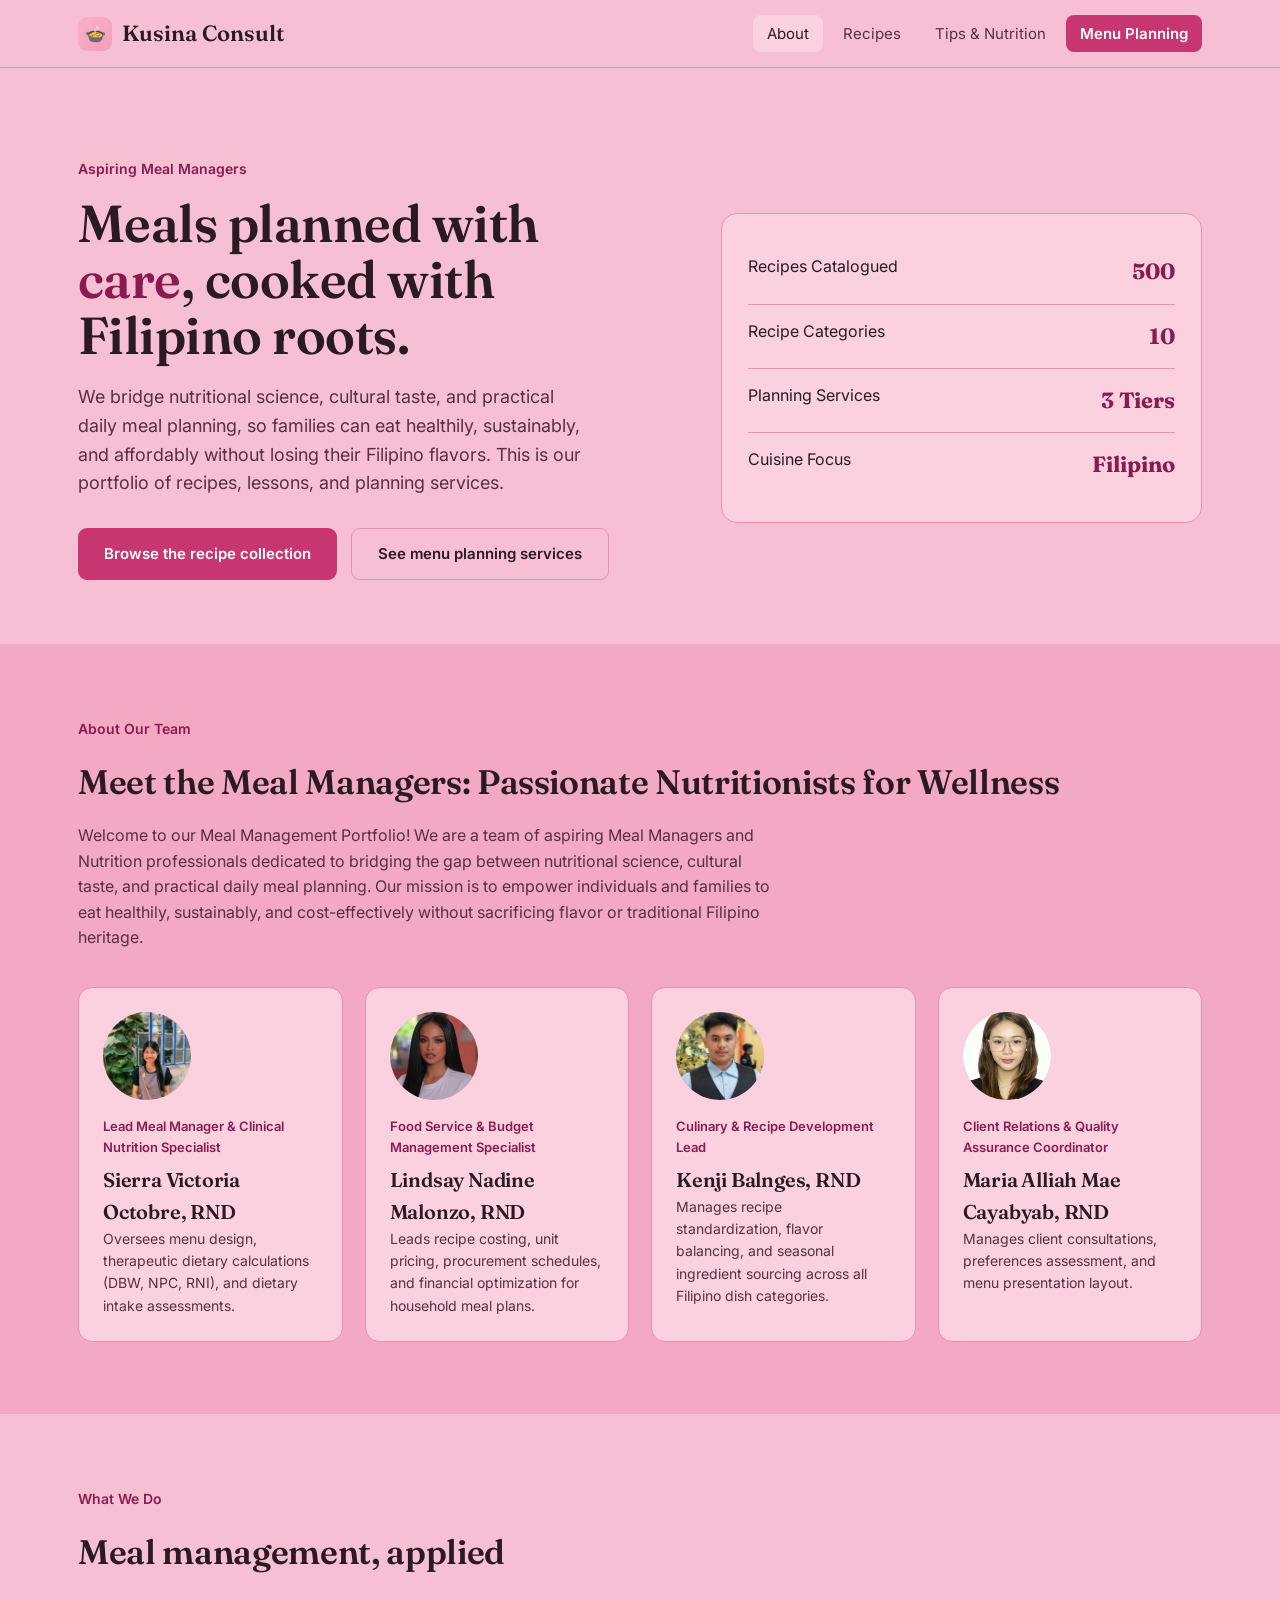
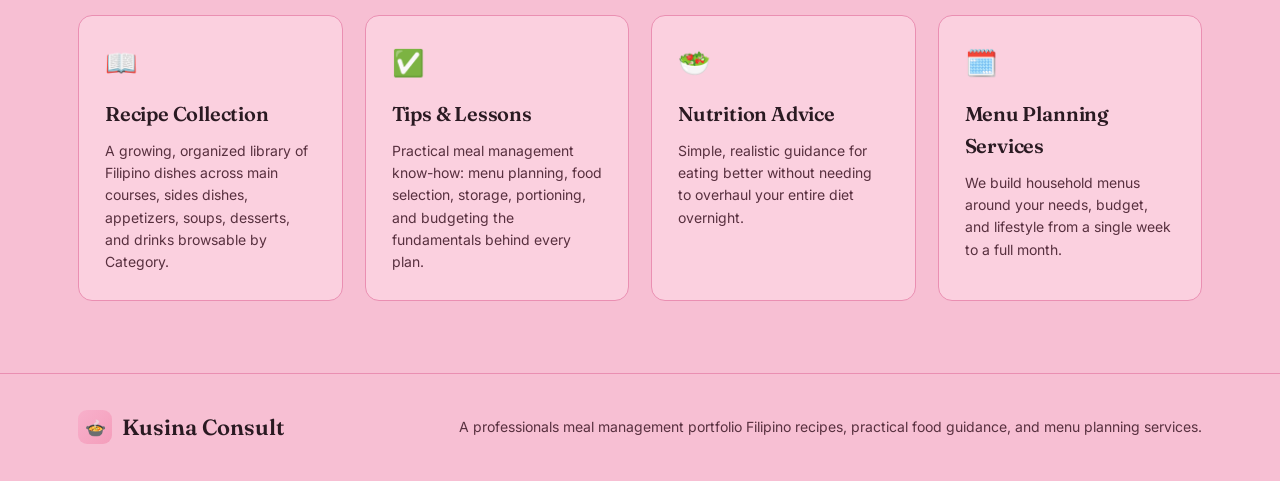
==== commit d2845bca: "Pink and green theme" ====
--- a/index.html
+++ b/index.html
@@ -142,7 +142,7 @@
             <p>
               A growing, organized library of Filipino dishes across main
               courses, sides dishes, appetizers, soups, desserts, and drinks
-              browsable by category.
+              browsable by Category.
             </p>
           </div>
           <div class="info-card">
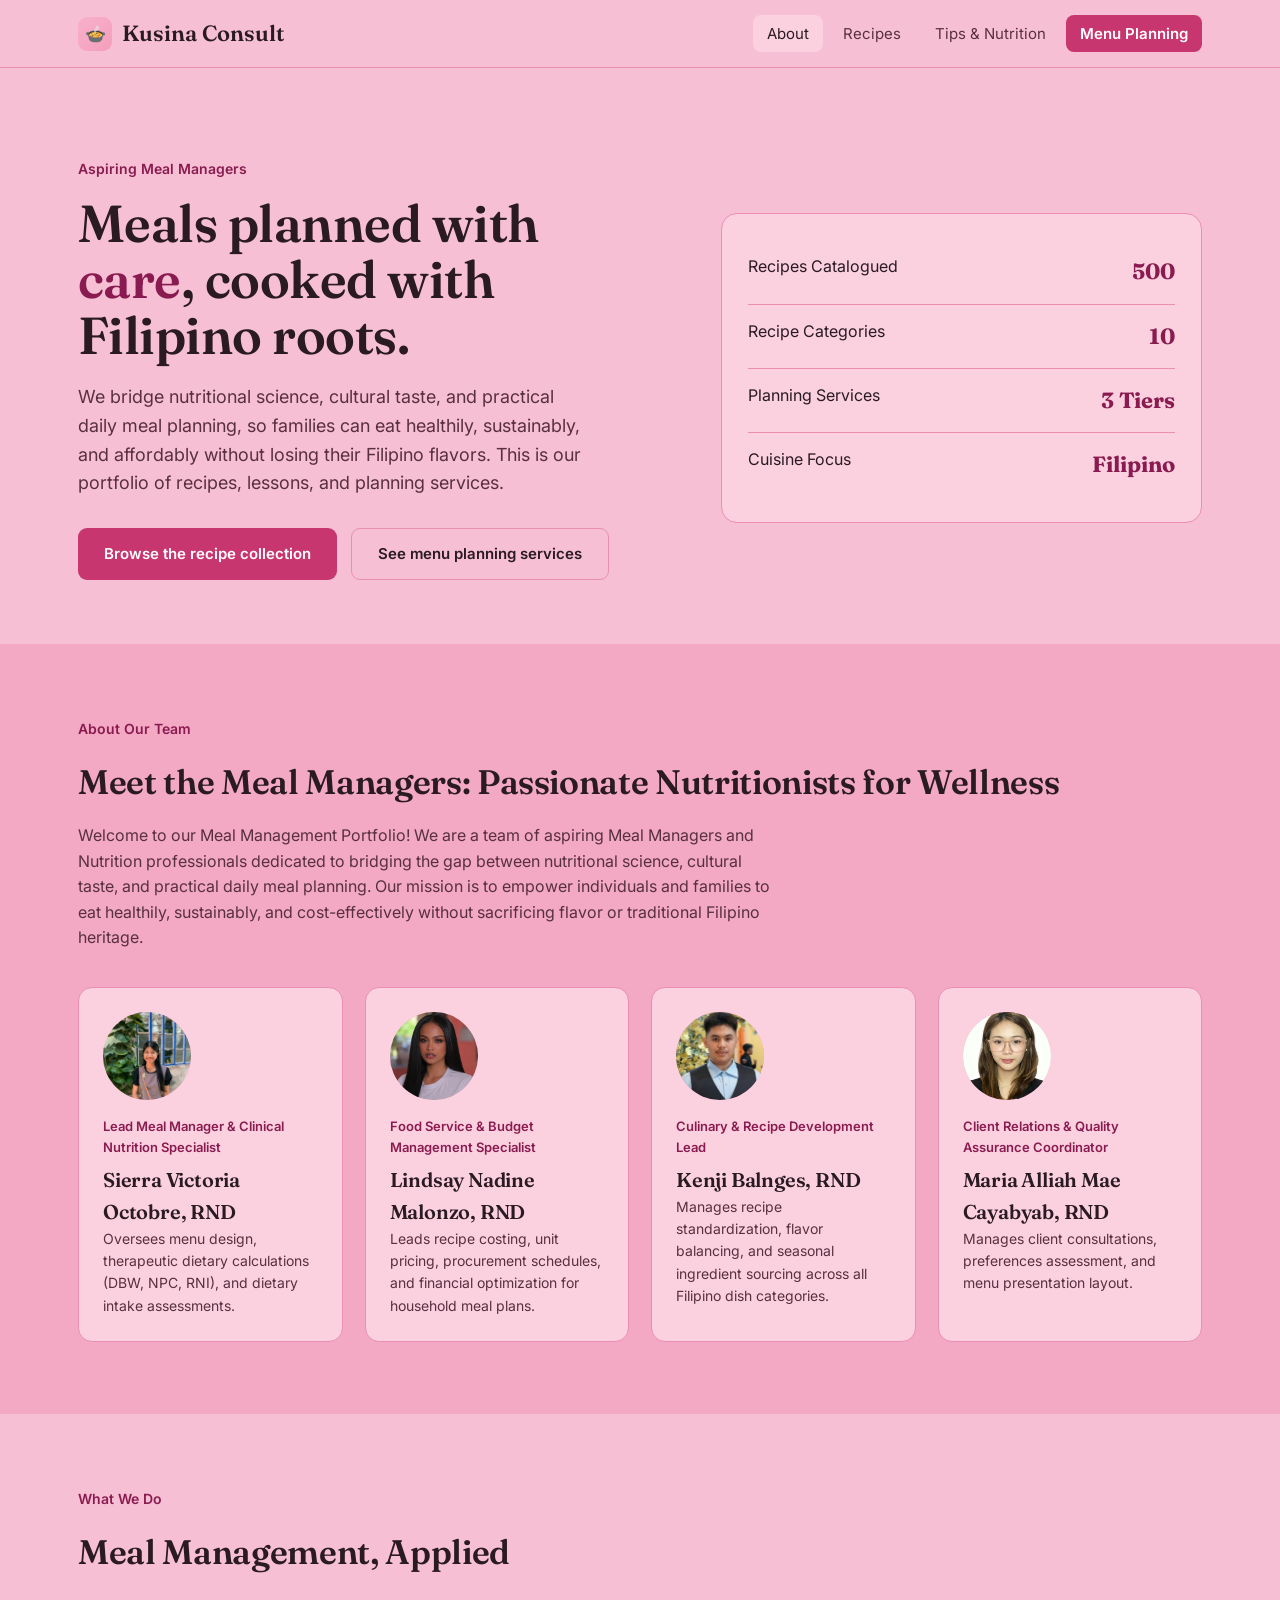
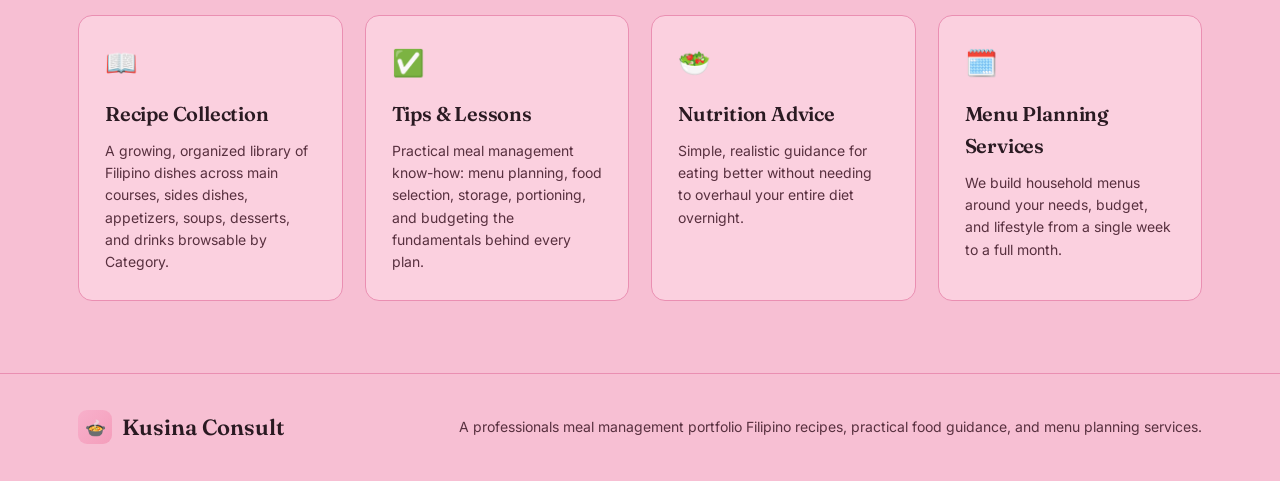
==== commit 3fbf8115: "Pink and green theme" ====
--- a/index.html
+++ b/index.html
@@ -134,7 +134,7 @@
     <section>
       <div class="wrap">
         <span class="eyebrow">What We Do</span>
-        <h2>Meal management, applied</h2>
+        <h2>Meal Management, Applied</h2>
         <div class="grid-3">
           <div class="info-card">
             <span class="icon">📖</span>
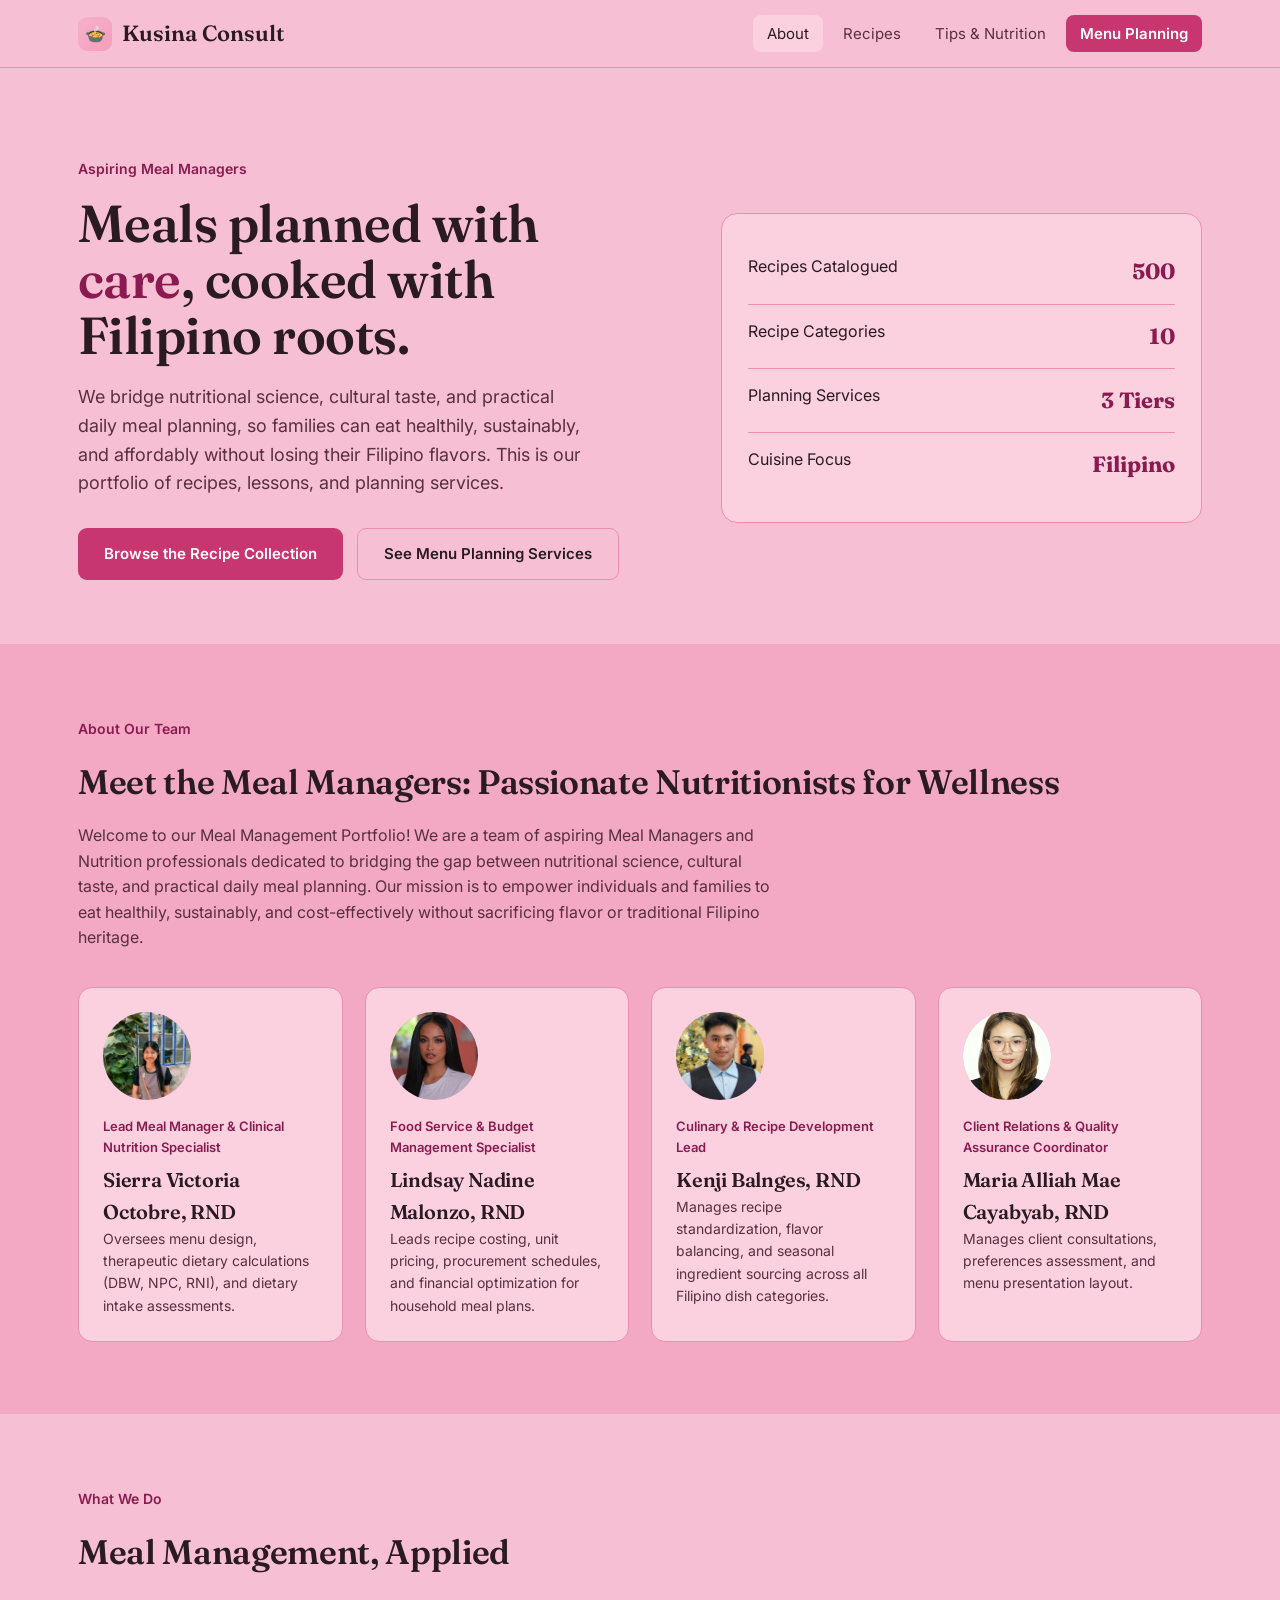
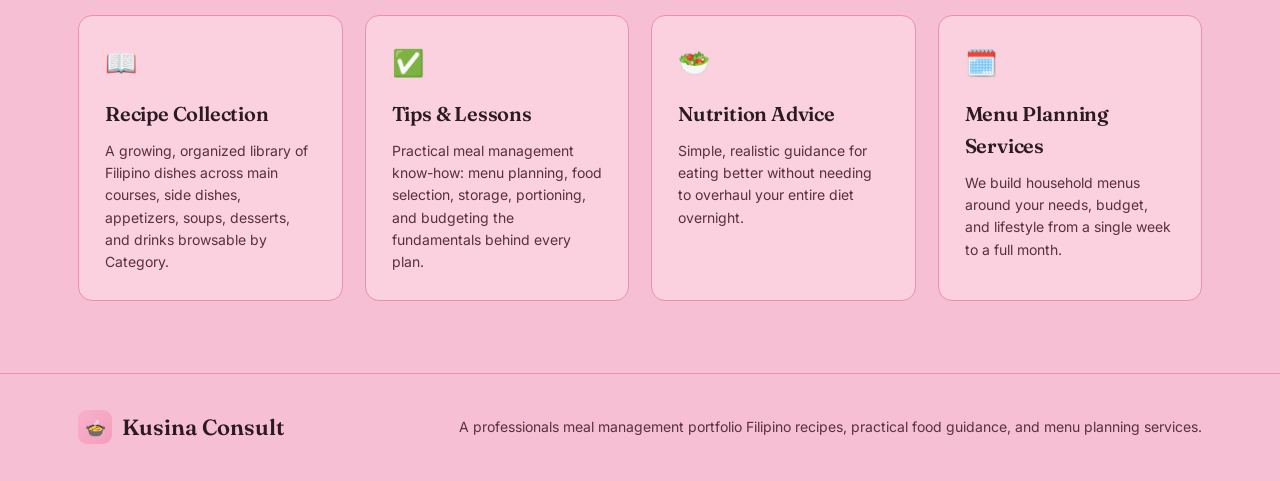
==== commit 89b1f2b4: "Pink and green theme" ====
--- a/index.html
+++ b/index.html
@@ -36,10 +36,10 @@
           </p>
           <div class="hero-actions">
             <a href="recipes.html" class="btn btn-primary"
-              >Browse the recipe collection</a
+              >Browse the Recipe Collection</a
             >
             <a href="services.html" class="btn btn-outline"
-              >See menu planning services</a
+              >See Menu Planning Services</a
             >
           </div>
         </div>
@@ -141,7 +141,7 @@
             <h3>Recipe Collection</h3>
             <p>
               A growing, organized library of Filipino dishes across main
-              courses, sides dishes, appetizers, soups, desserts, and drinks
+              courses, side dishes, appetizers, soups, desserts, and drinks
               browsable by Category.
             </p>
           </div>
